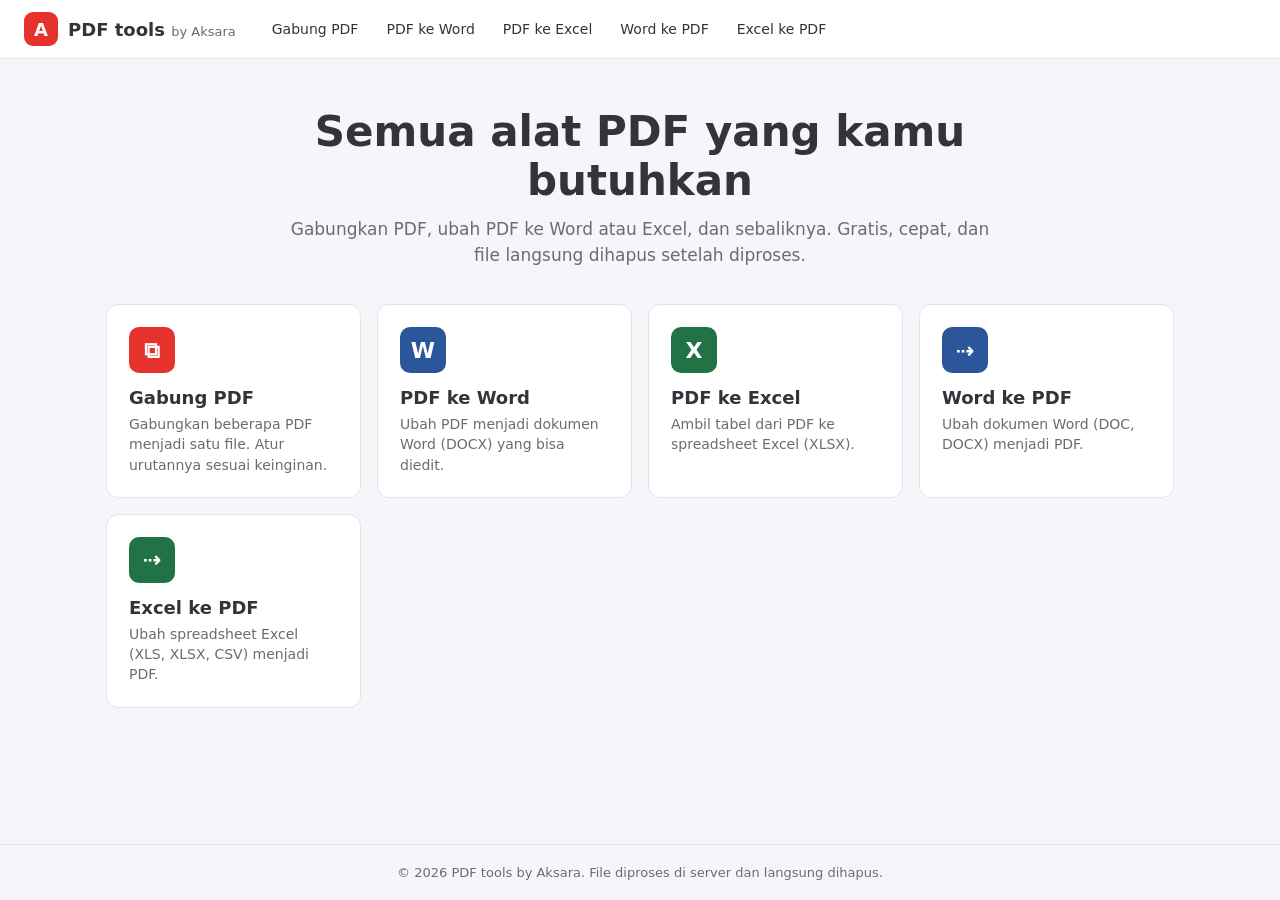
==== static/index.html @ 47fdd2d7 "Bangun website PDF tools by Aksara: gabung PDF, PDF<->Word, PDF<->Excel Co-Authored-By: Claude Opus " ====
<!doctype html>
<html lang="id">
<head>
  <meta charset="utf-8">
  <meta name="viewport" content="width=device-width, initial-scale=1">
  <title>PDF tools by Aksara</title>
  <meta name="description" content="Gabung PDF, ubah PDF ke Word dan Excel, serta Word dan Excel ke PDF. Gratis dan mudah.">
  <link rel="icon" href="data:image/svg+xml,<svg xmlns='http://www.w3.org/2000/svg' viewBox='0 0 32 32'><rect width='32' height='32' rx='7' fill='%23e5322d'/><text x='16' y='22' font-size='16' text-anchor='middle' fill='white' font-family='Arial' font-weight='bold'>A</text></svg>">
  <link rel="stylesheet" href="style.css">
</head>
<body>
  <header class="topbar">
    <a href="#" class="brand"><span class="logo">A</span><span>PDF tools <small>by Aksara</small></span></a>
    <nav class="nav">
      <a href="#merge">Gabung PDF</a>
      <a href="#pdf-to-word">PDF ke Word</a>
      <a href="#pdf-to-excel">PDF ke Excel</a>
      <a href="#word-to-pdf">Word ke PDF</a>
      <a href="#excel-to-pdf">Excel ke PDF</a>
    </nav>
  </header>

  <main>
    <section id="home" class="view">
      <div class="hero">
        <h1>Semua alat PDF yang kamu butuhkan</h1>
        <p>Gabungkan PDF, ubah PDF ke Word atau Excel, dan sebaliknya. Gratis, cepat, dan file langsung dihapus setelah diproses.</p>
      </div>
      <div class="grid" id="toolGrid"></div>
    </section>

    <section id="tool" class="view hidden">
      <a href="#" class="back">&larr; Semua alat</a>
      <div class="tool-head">
        <h1 id="toolTitle"></h1>
        <p id="toolDesc"></p>
      </div>

      <div id="dropzone" class="dropzone" tabindex="0">
        <input type="file" id="fileInput" hidden>
        <div class="drop-inner">
          <button type="button" class="btn btn-primary btn-lg" id="pickBtn">Pilih file</button>
          <p>atau tarik dan lepas file di sini</p>
          <p class="hint" id="acceptHint"></p>
        </div>
      </div>

      <ul id="fileList" class="file-list"></ul>

      <div class="actions hidden" id="actions">
        <button type="button" class="btn btn-ghost" id="addMoreBtn">+ Tambah file</button>
        <button type="button" class="btn btn-primary btn-lg" id="runBtn"></button>
      </div>

      <div id="status" class="status hidden" role="status"></div>
    </section>
  </main>

  <footer class="footer">
    &copy; <span id="year"></span> PDF tools by Aksara. File diproses di server dan langsung dihapus.
  </footer>

  <script src="app.js"></script>
</body>
</html>
---- static/style.css ----
:root {
  --brand: #e5322d;
  --brand-dark: #c5221d;
  --bg: #f5f5fa;
  --surface: #ffffff;
  --text: #33333b;
  --muted: #6b6b76;
  --border: #e3e3ea;
  --success: #1f8f4e;
  --error: #c62828;
  --radius: 12px;
}
@media (prefers-color-scheme: dark) {
  :root {
    --bg: #16161b;
    --surface: #212128;
    --text: #ececf1;
    --muted: #a4a4b0;
    --border: #34343d;
    --success: #4cc584;
    --error: #ff6b6b;
  }
}
* { box-sizing: border-box; }
body {
  margin: 0;
  font-family: system-ui, -apple-system, "Segoe UI", Roboto, sans-serif;
  background: var(--bg);
  color: var(--text);
  min-height: 100vh;
  display: flex;
  flex-direction: column;
}
a { color: var(--brand); }
.hidden { display: none !important; }

.topbar {
  background: var(--surface);
  border-bottom: 1px solid var(--border);
  padding: 12px 24px;
  display: flex;
  align-items: center;
  gap: 24px;
  flex-wrap: wrap;
  position: sticky;
  top: 0;
  z-index: 10;
}
.brand { display: flex; align-items: center; gap: 10px; text-decoration: none; color: var(--text); font-weight: 700; font-size: 18px; }
.brand small { font-weight: 500; color: var(--muted); font-size: 13px; }
.logo { width: 34px; height: 34px; border-radius: 9px; background: var(--brand); color: #fff; display: grid; place-items: center; font-weight: 800; }
.nav { display: flex; gap: 4px; flex-wrap: wrap; }
.nav a { color: var(--text); text-decoration: none; padding: 8px 12px; border-radius: 8px; font-size: 14px; font-weight: 500; }
.nav a:hover, .nav a.active { background: var(--bg); color: var(--brand); }

main { flex: 1; width: 100%; max-width: 1100px; margin: 0 auto; padding: 32px 16px 48px; }

.hero { text-align: center; margin: 16px auto 36px; max-width: 720px; }
.hero h1 { font-size: clamp(28px, 5vw, 42px); margin: 0 0 12px; }
.hero p { color: var(--muted); font-size: 17px; line-height: 1.5; margin: 0; }

.grid { display: grid; grid-template-columns: repeat(auto-fill, minmax(220px, 1fr)); gap: 16px; }
.card {
  background: var(--surface);
  border: 1px solid var(--border);
  border-radius: var(--radius);
  padding: 22px;
  text-decoration: none;
  color: var(--text);
  transition: transform .15s, box-shadow .15s, border-color .15s;
}
.card:hover { transform: translateY(-3px); box-shadow: 0 10px 24px rgba(0,0,0,.08); border-color: var(--brand); }
.card h3 { margin: 14px 0 6px; font-size: 18px; }
.card p { margin: 0; color: var(--muted); font-size: 14px; line-height: 1.45; }
.card-icon { width: 46px; height: 46px; border-radius: 10px; color: #fff; display: grid; place-items: center; font-size: 22px; font-weight: 800; }

.back { display: inline-block; margin-bottom: 12px; text-decoration: none; font-weight: 500; }
.tool-head { text-align: center; margin-bottom: 24px; }
.tool-head h1 { font-size: clamp(26px, 4.5vw, 38px); margin: 0 0 8px; }
.tool-head p { color: var(--muted); margin: 0; }

.dropzone {
  border: 2px dashed var(--border);
  background: var(--surface);
  border-radius: var(--radius);
  padding: 56px 16px;
  text-align: center;
  cursor: pointer;
  transition: border-color .15s, background .15s, padding .15s;
}
.dropzone.compact { padding: 22px 16px; }
.dropzone.over, .dropzone:hover, .dropzone:focus-visible { border-color: var(--brand); outline: none; }
.drop-inner p { margin: 10px 0 0; color: var(--muted); }
.hint { font-size: 13px; }

.btn { border: 0; border-radius: 10px; padding: 10px 18px; font-size: 15px; font-weight: 600; cursor: pointer; font-family: inherit; }
.btn-lg { padding: 14px 28px; font-size: 17px; }
.btn-primary { background: var(--brand); color: #fff; }
.btn-primary:hover:not(:disabled) { background: var(--brand-dark); }
.btn:disabled { opacity: .5; cursor: not-allowed; }
.btn-ghost { background: transparent; color: var(--brand); border: 1px solid var(--border); }

.file-list { list-style: none; padding: 0; margin: 20px 0 0; display: flex; flex-direction: column; gap: 8px; }
.file-item { display: flex; align-items: center; gap: 10px; background: var(--surface); border: 1px solid var(--border); border-radius: 10px; padding: 10px 12px; }
.file-badge { background: var(--brand); color: #fff; font-size: 11px; font-weight: 700; padding: 4px 6px; border-radius: 5px; min-width: 42px; text-align: center; }
.file-name { flex: 1; min-width: 0; overflow: hidden; text-overflow: ellipsis; white-space: nowrap; }
.file-size { color: var(--muted); font-size: 13px; white-space: nowrap; }
.icon-btn { background: transparent; border: 1px solid var(--border); color: var(--text); border-radius: 7px; width: 32px; height: 32px; cursor: pointer; flex: none; }
.icon-btn:hover:not(:disabled) { border-color: var(--brand); color: var(--brand); }
.icon-btn:disabled { opacity: .35; cursor: default; }

.actions { display: flex; justify-content: center; gap: 12px; margin-top: 24px; flex-wrap: wrap; }

.status { margin-top: 20px; padding: 14px 16px; border-radius: 10px; text-align: center; background: var(--surface); border: 1px solid var(--border); }
.status.success { border-color: var(--success); color: var(--success); }
.status.error { border-color: var(--error); color: var(--error); }
.spinner { display: inline-block; width: 16px; height: 16px; border: 2px solid var(--border); border-top-color: var(--brand); border-radius: 50%; animation: spin .8s linear infinite; vertical-align: -3px; margin-right: 6px; }
@keyframes spin { to { transform: rotate(360deg); } }

.footer { text-align: center; color: var(--muted); font-size: 13px; padding: 20px 16px; border-top: 1px solid var(--border); }

@media (max-width: 640px) {
  .topbar { padding: 10px 16px; gap: 10px; }
  .nav { width: 100%; overflow-x: auto; flex-wrap: nowrap; }
  .nav a { white-space: nowrap; }
  .file-size { display: none; }
}
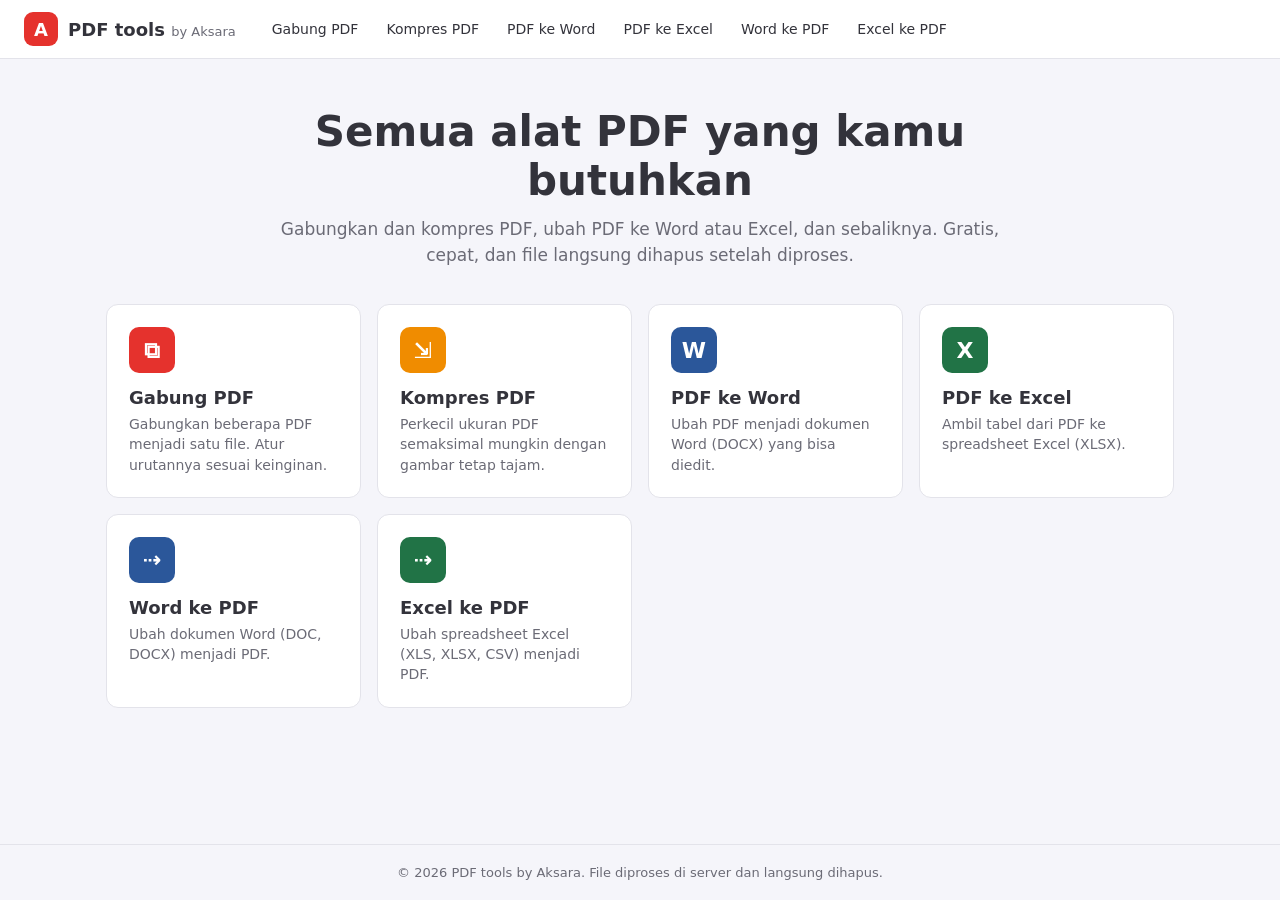
==== commit e4621749: "Tambah fitur Kompres PDF dengan gambar tetap tajam Co-Authored-By: Claude Opus 5.5 <noreply@anthropi" ====
--- a/static/index.html
+++ b/static/index.html
@@ -4,7 +4,7 @@
   <meta charset="utf-8">
   <meta name="viewport" content="width=device-width, initial-scale=1">
   <title>PDF tools by Aksara</title>
-  <meta name="description" content="Gabung PDF, ubah PDF ke Word dan Excel, serta Word dan Excel ke PDF. Gratis dan mudah.">
+  <meta name="description" content="Gabung dan kompres PDF, ubah PDF ke Word dan Excel, serta Word dan Excel ke PDF. Gratis dan mudah.">
   <link rel="icon" href="data:image/svg+xml,<svg xmlns='http://www.w3.org/2000/svg' viewBox='0 0 32 32'><rect width='32' height='32' rx='7' fill='%23e5322d'/><text x='16' y='22' font-size='16' text-anchor='middle' fill='white' font-family='Arial' font-weight='bold'>A</text></svg>">
   <link rel="stylesheet" href="style.css">
 </head>
@@ -13,6 +13,7 @@
     <a href="#" class="brand"><span class="logo">A</span><span>PDF tools <small>by Aksara</small></span></a>
     <nav class="nav">
       <a href="#merge">Gabung PDF</a>
+      <a href="#compress">Kompres PDF</a>
       <a href="#pdf-to-word">PDF ke Word</a>
       <a href="#pdf-to-excel">PDF ke Excel</a>
       <a href="#word-to-pdf">Word ke PDF</a>
@@ -24,7 +25,7 @@
     <section id="home" class="view">
       <div class="hero">
         <h1>Semua alat PDF yang kamu butuhkan</h1>
-        <p>Gabungkan PDF, ubah PDF ke Word atau Excel, dan sebaliknya. Gratis, cepat, dan file langsung dihapus setelah diproses.</p>
+        <p>Gabungkan dan kompres PDF, ubah PDF ke Word atau Excel, dan sebaliknya. Gratis, cepat, dan file langsung dihapus setelah diproses.</p>
       </div>
       <div class="grid" id="toolGrid"></div>
     </section>
